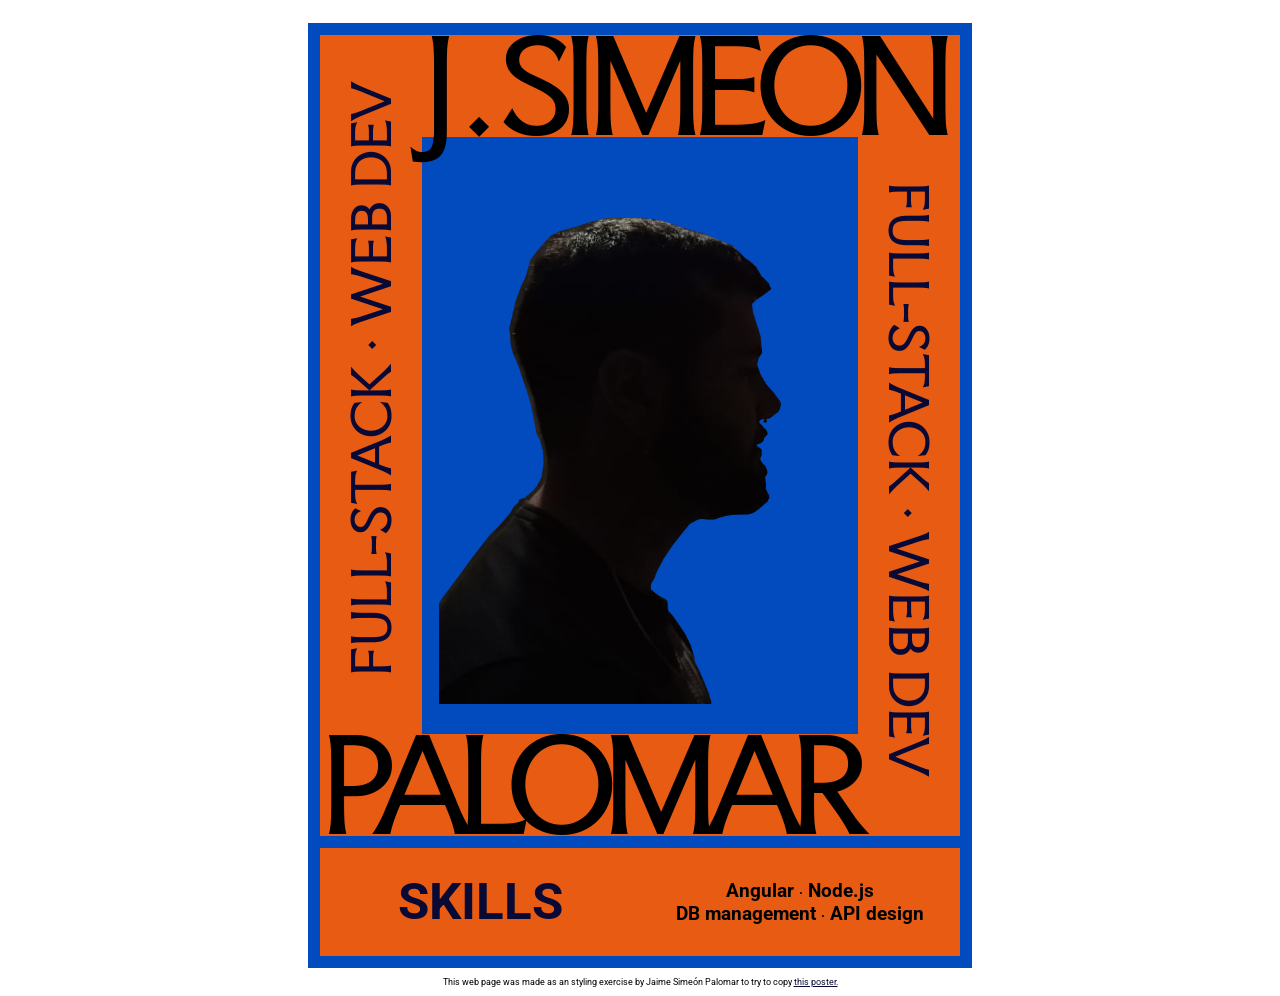
==== index.html @ 8787d6c4 "Basic reform" ====
<!DOCTYPE html>
<html lang="en">
  <head>
    <meta charset="utf-8" />

    <!-- External CSS -->
    <link rel="stylesheet" href="./styles/main.css" />

    <title>Jaime Simeón Palomar</title>
  </head>

  <body>
    <div class="container">
      <h1 class="title title--invisible">Jaime Simeón Palomar</h1>
      <h1 class="title title--top title--uppercase">J . Simeon</h1>
      <h1 class="title title--right title--uppercase">Full-stack · web dev</h1>

      <div class="container-img">
        <img
          class="container-img__img"
          src="./resources/profile-transparent.png"
          alt="Profile"
        />
      </div>

      <h1 class="title title--invisible">Jaime Simeón Palomar</h1>
      <h1 class="title title--bottom title--uppercase">Palomar</h1>
      <h1 class="title title--left title--uppercase">Full-stack · web dev</h1>

      <div class="date-place">
        <h2 class="date-place__place">Skills</h2>
        <div class="date-place__date">
          <p class="date__text">
            <span class="date-place--pointSeparator">Angular </span>
            Node.js
          </p>
          <p class="date__text">
            <span class="date-place--pointSeparator">DB management </span>
            API design
          </p>
        </div>
      </div>
    </div>

    <small class="footer">
      This web page was made as an styling exercise by Jaime Simeón Palomar to
      try to copy
      <a
        class="footer__link"
        href="http://www.billboardlists.50webs.com/theloniousmonk-poster-13.jpg"
        >this poster.</a
      ></small
    >

    <!-- JavaScript -->
    <script src="./script/main.js"></script>
  </body>

  <!-- In-document CSS -->
  <style>
    /* ... */
  </style>
</html>
---- styles/main.css ----
@import url("https://fonts.googleapis.com/css2?family=Faculty+Glyphic&family=Roboto:ital,wght@0,100;0,300;0,400;0,500;0,700;0,900;1,100;1,300;1,400;1,500;1,700;1,900&display=swap");

body {
  --big-title-color: #250505;
  --small-title-color: #080934;
  --footer-title-color: #080934;
  --footer-text-color: #250505;
  --outer-border-color: #024bbe;
  --background-color: #e85b13;
  --img-background-color: #024bbe;
}

:not(head, style) {
  display: block;
  margin: 0;
}

.container {
  margin-inline: auto;
  margin-top: 2.5vh;
  width: 85vh;
  height: fit-content;

  border-inline-width: 1vw;
  border-block-width: 1vh;
  border-color: var(--outer-border-color);
  border-style: solid;
  background-color: var(--background-color);
}

.title {
  text-align: center;
  font-family: "Faculty Glyphic", serif;
  font-weight: 400;
  font-style: normal;
}

.title:nth-of-type(5),
.title:nth-of-type(6) {
  display: none;
}

.title--invisible {
  display: none;
}

.title--top,
.title--bottom {
  font-size: 3rem;

  z-index: 1;
}

.title--left,
.title--right {
  font-size: 1.5rem;
}

.title--uppercase {
  text-transform: uppercase;
}

.container-img__img {
  margin: auto;
  width: 50%;

  border-width: 1vw;
  border-color: var(--img-background-color);
  border-style: solid;
}

.date-place {
  display: inline;

  margin-inline: 2vh;

  font-family: "Roboto", serif;
  font-style: normal;
}

.date-place__date,
.date-place__place {
  text-align: center;
}

.date-place__date {
  font-size: 1.5rem;
  font-weight: 500;
}

.date-place__place {
  font-size: 3rem;
  font-weight: 700;
}

.footer {
  margin-inline: auto;
  margin-block: 1vh;
  width: 85vh;

  text-align: center;
  font-family: "Roboto", serif;
  font-size: 0.7vw;
}

.footer__link {
  display: inline;

  color: var(--footer-title-color);
}

.footer__link:hover {
  color: var(--outer-border-color);
}

@supports (display: grid) {
  .container {
    display: grid;
    grid-template-columns: [thelonious] 8vw [img1] 17vw [img3] 17vw [thelonious-reversed] 8vw;
    grid-template-rows: [monk] 0.5fr [img] 4fr [monk-reverser] 0.5fr [date-time] 0.5fr;

    width: 50vw;
    height: fit-content;

    border-block-width: 1vw;
  }

  .title {
    width: fit-content;
    height: fit-content;

    line-height: 1;
    letter-spacing: 0;
  }

  .title--top,
  .title--bottom {
    font-size: 10vw;
    line-height: 0.8;
    letter-spacing: -1vw;
  }

  .title--bottom {
    letter-spacing: -1.2vw;
  }

  .title--top {
    grid-column-start: img1;
    grid-column-end: span 3;
  }

  .title--bottom {
    grid-column-start: thelonious;
    grid-column-end: span 3;
  }

  .title--left,
  .title--right {
    display: inline-block;
    margin-block: auto;
    margin-inline: 5vh;

    font-size: 4vw;
    line-height: 0.8;
    color: #080934;

    writing-mode: vertical-lr;
  }

  .title--left {
    grid-column-start: 1;
    grid-column-end: span 1;
    grid-row-start: monk;
    grid-row-end: span 2;

    transform: rotate(180deg);
  }

  .title--right {
    grid-column-start: thelonious-reversed;
    grid-column-end: span 1;
    grid-row-start: img;
    grid-row-end: span 2;
  }

  .title:nth-of-type(5),
  .title:nth-of-type(6) {
    display: block;
  }

  .container-img {
    grid-column-start: img1;
    grid-column-end: span 2;
    padding: 2%;

    background-color: #024bbe;
  }

  .container-img__img {
    margin-block: 5%;
    width: 96%;

    border: none;
  }

  .date-place {
    grid-column-start: thelonious;
    grid-column-end: span 5;

    display: grid;
    align-items: center;
    grid-template-columns: 50% 50%;
    grid-template-rows: 12vh;

    margin: 0;

    border-top-style: solid;
    border-top-color: #024bbe;
    border-top-width: 1vw;
  }

  .date-place__place {
    grid-column-start: 1;
    grid-column-end: 1;

    font-size: 4vw;
    text-transform: uppercase;
    line-height: 1;
    color: #080934;
  }

  .date-place__date {
    grid-column-start: 2;
    grid-column-end: 2;

    margin-inline: 2vw;

    font-size: 1.5vw;
    font-weight: bold;
  }

  .date-place--pointSeparator {
    display: inline;
  }

  .date-place--pointSeparator::after {
    content: "·";
    font-size: 1vw;
  }
}
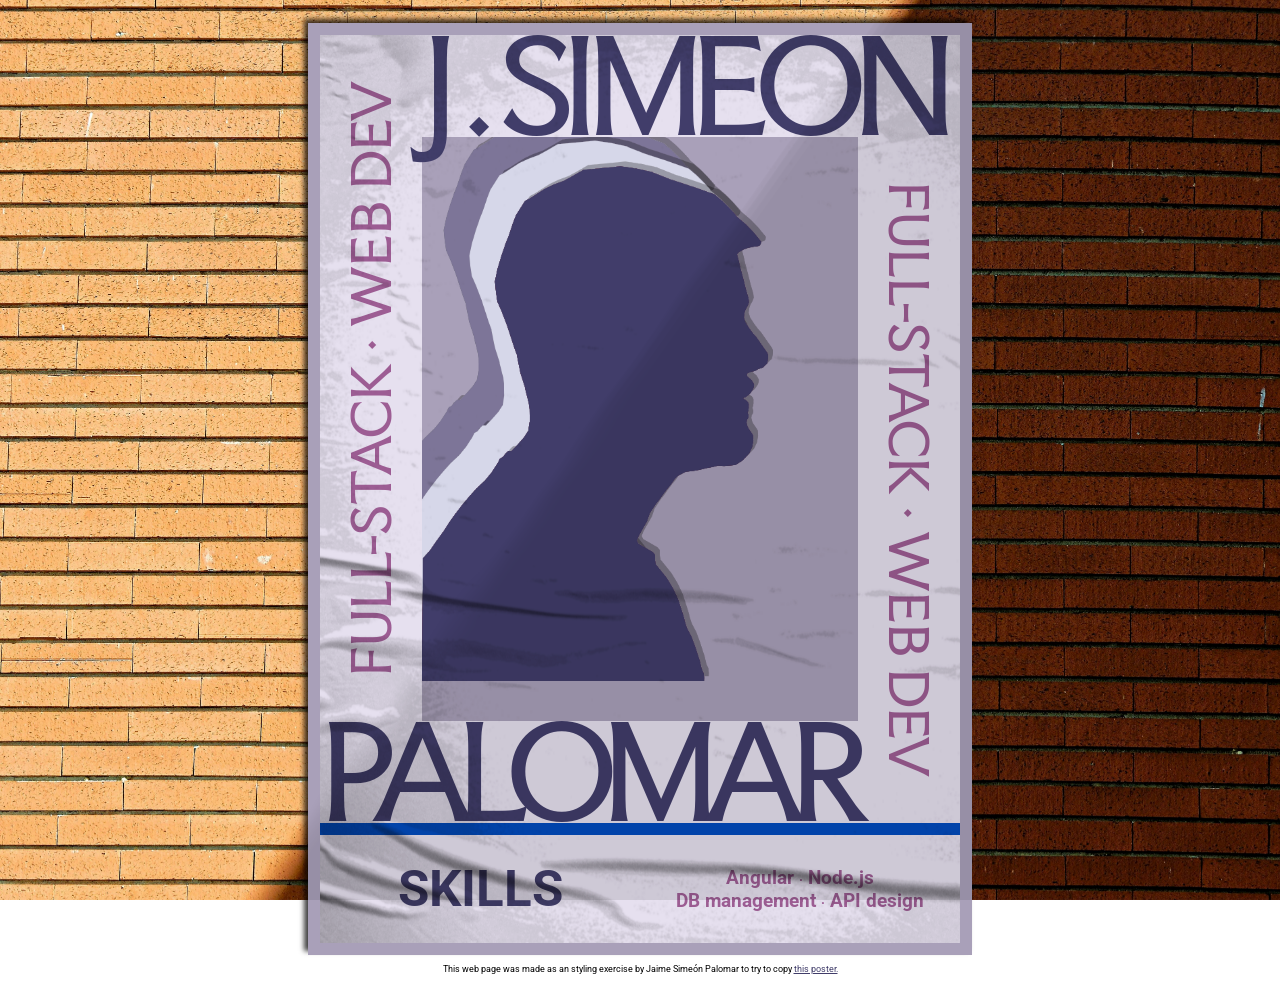
==== commit e2aa0e45: "Basic styles work" ====
--- a/index.html
+++ b/index.html
@@ -10,7 +10,11 @@
   </head>
 
   <body>
+    <img class="background" src="./resources/brick-wall.jpg" alt="Background" />
+    <img class="background background--shadow" src="./resources/brick-wall-shadow.png" alt="Background" />
+
     <div class="container">
+      <img class="texture" src="./resources/texture.png" alt="Texture">
       <h1 class="title title--invisible">Jaime Simeón Palomar</h1>
       <h1 class="title title--top title--uppercase">J . Simeon</h1>
       <h1 class="title title--right title--uppercase">Full-stack · web dev</h1>
@@ -18,8 +22,18 @@
       <div class="container-img">
         <img
           class="container-img__img"
-          src="./resources/profile-transparent.png"
-          alt="Profile"
+          src="./resources/perfil4.png"
+          alt="perfil"
+        />
+        <img
+          class="container-img__img"
+          src="./resources/perfil1.png"
+          alt="perfil"
+        />
+        <img
+          class="container-img__img"
+          src="./resources/perfil2.png"
+          alt="perfil"
         />
       </div>
 
--- a/styles/main.css
+++ b/styles/main.css
@@ -1,6 +1,33 @@
 @import url("https://fonts.googleapis.com/css2?family=Faculty+Glyphic&family=Roboto:ital,wght@0,100;0,300;0,400;0,500;0,700;0,900;1,100;1,300;1,400;1,500;1,700;1,900&display=swap");
 
 body {
+  --big-title-color: #413d6a;
+  --small-title-color: #9d5d94;
+  --footer-title-color: #413d6a;
+  --footer-text-color: #9d5d94;
+  --outer-border-color: #a9a0b9;
+  --background-color: #e6e0ef;
+  --img-background-color: #a9a0b9;
+}
+
+.background {
+  position: fixed;
+  inset: 0;
+
+  width: 100%;
+  height: 100%;
+  object-fit: cover;
+
+  z-index: -1;
+}
+
+.background--shadow {
+  opacity: 0.1;
+
+  z-index: 20;
+}
+
+/* body {
   --big-title-color: #250505;
   --small-title-color: #080934;
   --footer-title-color: #080934;
@@ -8,7 +35,7 @@
   --outer-border-color: #024bbe;
   --background-color: #e85b13;
   --img-background-color: #024bbe;
-}
+} */
 
 :not(head, style) {
   display: block;
@@ -21,6 +48,8 @@
   width: 85vh;
   height: fit-content;
 
+  overflow: hidden;
+
   border-inline-width: 1vw;
   border-block-width: 1vh;
   border-color: var(--outer-border-color);
@@ -28,6 +57,10 @@
   background-color: var(--background-color);
 }
 
+.texture {
+  display: none;
+}
+
 .title {
   text-align: center;
   font-family: "Faculty Glyphic", serif;
@@ -47,6 +80,7 @@
 .title--top,
 .title--bottom {
   font-size: 3rem;
+  color: var(--big-title-color);
 
   z-index: 1;
 }
@@ -54,19 +88,24 @@
 .title--left,
 .title--right {
   font-size: 1.5rem;
+  color: var(--small-title-color);
 }
 
 .title--uppercase {
   text-transform: uppercase;
 }
 
+.container-img {
+  background-color: var(--img-background-color);
+
+  overflow: hidden;
+}
+
 .container-img__img {
+  position: relative;
+
   margin: auto;
   width: 50%;
-
-  border-width: 1vw;
-  border-color: var(--img-background-color);
-  border-style: solid;
 }
 
 .date-place {
@@ -86,11 +125,14 @@
 .date-place__date {
   font-size: 1.5rem;
   font-weight: 500;
+  color: var(--footer-text-color);
 }
 
 .date-place__place {
   font-size: 3rem;
   font-weight: 700;
+
+  color: var(--footer-title-color);
 }
 
 .footer {
@@ -119,10 +161,33 @@
     grid-template-columns: [thelonious] 8vw [img1] 17vw [img3] 17vw [thelonious-reversed] 8vw;
     grid-template-rows: [monk] 0.5fr [img] 4fr [monk-reverser] 0.5fr [date-time] 0.5fr;
 
+    position: relative;
+
     width: 50vw;
     height: fit-content;
 
     border-block-width: 1vw;
+
+    box-shadow: -4px -4px 5px 0px rgba(0, 0, 0, 0.75);
+  }
+
+  .texture {
+    display: block; /* QUITA el display:none */
+
+    position: absolute;
+    inset: 0; /* equivale a top:0; left:0; right:0; bottom:0 */
+
+    width: 100%;
+    height: 100%;
+    object-fit: cover;
+
+    pointer-events: none;
+
+    /* efecto papel */
+    mix-blend-mode: multiply;
+    opacity: 0.8;
+
+    z-index: 10;
   }
 
   .title {
@@ -162,7 +227,6 @@
 
     font-size: 4vw;
     line-height: 0.8;
-    color: #080934;
 
     writing-mode: vertical-lr;
   }
@@ -189,18 +253,36 @@
   }
 
   .container-img {
+    position: relative;
+
     grid-column-start: img1;
     grid-column-end: span 2;
-    padding: 2%;
-
-    background-color: #024bbe;
   }
 
   .container-img__img {
-    margin-block: 5%;
-    width: 96%;
-
-    border: none;
+    position: absolute;
+
+    width: 96%; /* respeta tu diseño actual */
+
+    top: 0;
+    left: 0;
+
+    transition: transform 0.3s ease; /* opcional */
+  }
+
+  .container-img__img:nth-of-type(1) {
+    transform: translate(0, 0);
+    z-index: 3;
+  }
+
+  .container-img__img:nth-of-type(2) {
+    transform: translate(-2vw, -2vw);
+    z-index: 2;
+  }
+
+  .container-img__img:nth-of-type(3) {
+    transform: translate(-4vw, -4vw);
+    z-index: 1;
   }
 
   .date-place {
@@ -226,7 +308,6 @@
     font-size: 4vw;
     text-transform: uppercase;
     line-height: 1;
-    color: #080934;
   }
 
   .date-place__date {
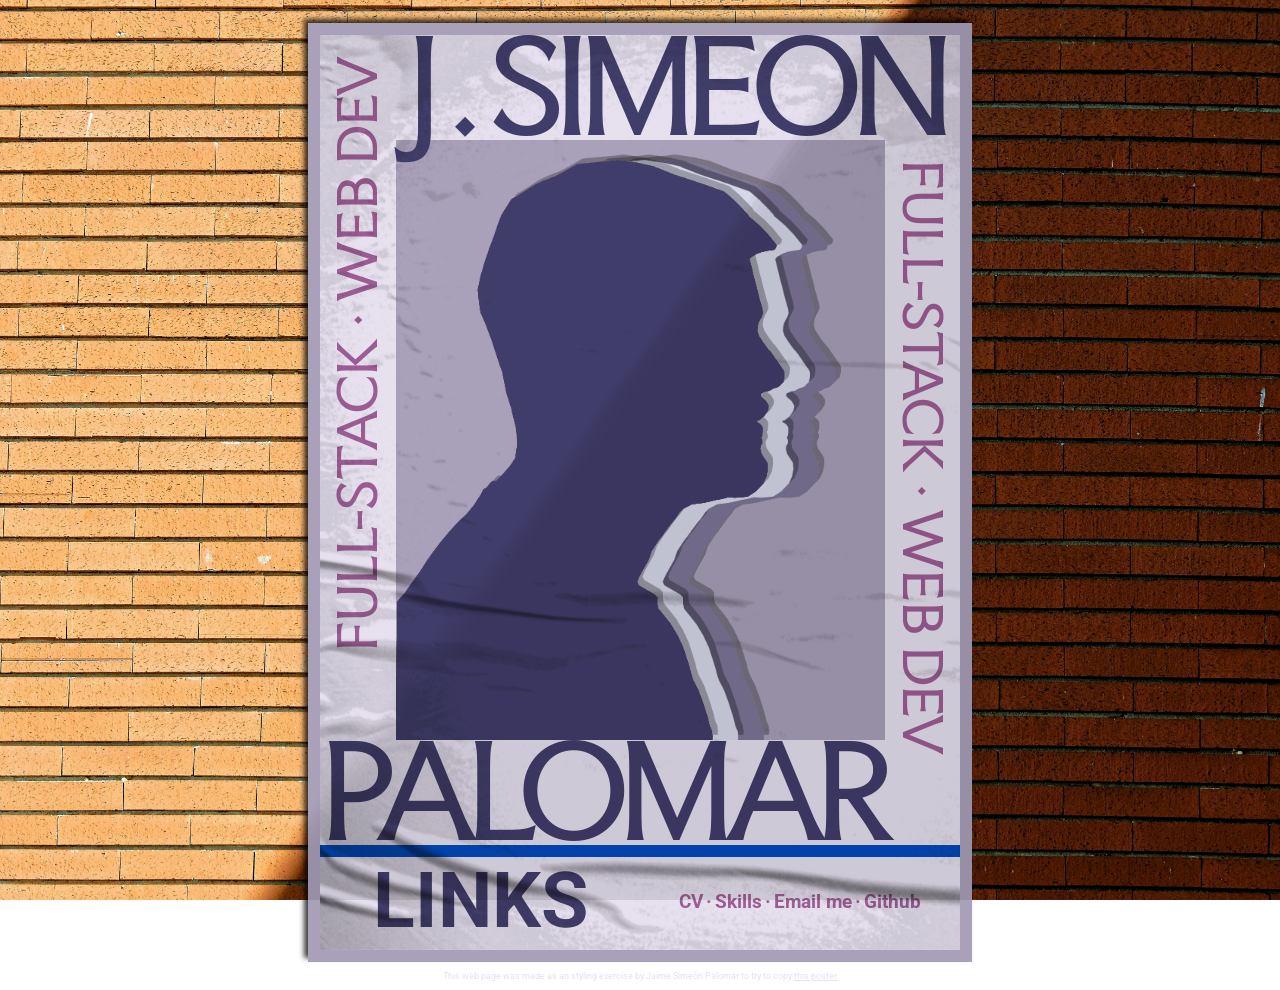
==== commit 8d40d50b: "Made main page partially responsive" ====
--- a/index.html
+++ b/index.html
@@ -1,4 +1,4 @@
-<!DOCTYPE html>
+<!doctype html>
 <html lang="en">
   <head>
     <meta charset="utf-8" />
@@ -11,10 +11,14 @@
 
   <body>
     <img class="background" src="./resources/brick-wall.jpg" alt="Background" />
-    <img class="background background--shadow" src="./resources/brick-wall-shadow.png" alt="Background" />
+    <img
+      class="background background--shadow"
+      src="./resources/brick-wall-shadow.png"
+      alt="Background"
+    />
 
     <div class="container">
-      <img class="texture" src="./resources/texture.png" alt="Texture">
+      <img class="texture" src="./resources/texture.png" alt="Texture" />
       <h1 class="title title--invisible">Jaime Simeón Palomar</h1>
       <h1 class="title title--top title--uppercase">J . Simeon</h1>
       <h1 class="title title--right title--uppercase">Full-stack · web dev</h1>
@@ -42,16 +46,23 @@
       <h1 class="title title--left title--uppercase">Full-stack · web dev</h1>
 
       <div class="date-place">
-        <h2 class="date-place__place">Skills</h2>
+        <h2 class="date-place__place">Links</h2>
         <div class="date-place__date">
-          <p class="date__text">
-            <span class="date-place--pointSeparator">Angular </span>
-            Node.js
-          </p>
-          <p class="date__text">
-            <span class="date-place--pointSeparator">DB management </span>
-            API design
-          </p>
+          <a
+            href="./resources/CV_Jaime_Simeon_Palomar_Blumenthal_EN.pdf"
+            class="date-place__link"
+            >CV</a
+          >
+          <span class="date-place__separator">·</span>
+          <a href="./skills.html" class="date-place__link">Skills</a>
+          <span class="date-place__separator">·</span>
+          <a
+            href="mailto:palomarblumenthaljaimesimeon@gmail.com"
+            class="date-place__link"
+            >Email me</a
+          >
+          <span class="date-place__separator">·</span>
+          <a href="https://github.com/jpalomarbl" class="date-place__link">Github</a>
         </div>
       </div>
     </div>
@@ -69,9 +80,4 @@
     <!-- JavaScript -->
     <script src="./script/main.js"></script>
   </body>
-
-  <!-- In-document CSS -->
-  <style>
-    /* ... */
-  </style>
 </html>
--- a/styles/main.css
+++ b/styles/main.css
@@ -19,6 +19,7 @@
   object-fit: cover;
 
   z-index: -1;
+  pointer-events: none;
 }
 
 .background--shadow {
@@ -26,16 +27,6 @@
 
   z-index: 20;
 }
-
-/* body {
-  --big-title-color: #250505;
-  --small-title-color: #080934;
-  --footer-title-color: #080934;
-  --footer-text-color: #250505;
-  --outer-border-color: #024bbe;
-  --background-color: #e85b13;
-  --img-background-color: #024bbe;
-} */
 
 :not(head, style) {
   display: block;
@@ -59,6 +50,7 @@
 
 .texture {
   display: none;
+  pointer-events: none;
 }
 
 .title {
@@ -81,6 +73,7 @@
 .title--bottom {
   font-size: 3rem;
   color: var(--big-title-color);
+  letter-spacing: -0.7rem;
 
   z-index: 1;
 }
@@ -111,7 +104,7 @@
 .date-place {
   display: inline;
 
-  margin-inline: 2vh;
+  margin-inline: 10px;
 
   font-family: "Roboto", serif;
   font-style: normal;
@@ -135,11 +128,29 @@
   color: var(--footer-title-color);
 }
 
+.date-place__link {
+  display: block;
+
+  width: fit-content;
+
+  text-decoration: none;
+  color: var(--footer-text-color);
+
+  transition: all 200ms ease;
+}
+
+.date-place__link:hover {
+  color: var(--outer-border-color);
+  text-decoration: underline;
+}
+
 .footer {
   margin-inline: auto;
   margin-block: 1vh;
   width: 85vh;
 
+  color: var(--background-color);
+
   text-align: center;
   font-family: "Roboto", serif;
   font-size: 0.7vw;
@@ -148,7 +159,7 @@
 .footer__link {
   display: inline;
 
-  color: var(--footer-title-color);
+  color: var(--background-color);
 }
 
 .footer__link:hover {
@@ -158,8 +169,8 @@
 @supports (display: grid) {
   .container {
     display: grid;
-    grid-template-columns: [thelonious] 8vw [img1] 17vw [img3] 17vw [thelonious-reversed] 8vw;
-    grid-template-rows: [monk] 0.5fr [img] 4fr [monk-reverser] 0.5fr [date-time] 0.5fr;
+    grid-template-columns: [thelonious] 11.8% [img1] 38.24% [img3] 38.24% [thelonious-reversed] 11.8%;
+    grid-template-rows: [monk] 105px [img] 600px [monk-reverser] 105px [date-time] 105px;
 
     position: relative;
 
@@ -172,10 +183,10 @@
   }
 
   .texture {
-    display: block; /* QUITA el display:none */
+    display: block;
 
     position: absolute;
-    inset: 0; /* equivale a top:0; left:0; right:0; bottom:0 */
+    inset: 0;
 
     width: 100%;
     height: 100%;
@@ -195,23 +206,18 @@
     height: fit-content;
 
     line-height: 1;
-    letter-spacing: 0;
   }
 
   .title--top,
   .title--bottom {
     font-size: 10vw;
     line-height: 0.8;
-    letter-spacing: -1vw;
-  }
-
-  .title--bottom {
-    letter-spacing: -1.2vw;
-  }
-
+  }
   .title--top {
     grid-column-start: img1;
     grid-column-end: span 3;
+
+    margin-left: 10px;
   }
 
   .title--bottom {
@@ -223,7 +229,7 @@
   .title--right {
     display: inline-block;
     margin-block: auto;
-    margin-inline: 5vh;
+    margin-inline: 20px;
 
     font-size: 4vw;
     line-height: 0.8;
@@ -264,8 +270,8 @@
 
     width: 96%; /* respeta tu diseño actual */
 
-    top: 0;
-    left: 0;
+    bottom: 0;
+    left: 0px;
 
     transition: transform 0.3s ease; /* opcional */
   }
@@ -276,12 +282,12 @@
   }
 
   .container-img__img:nth-of-type(2) {
-    transform: translate(-2vw, -2vw);
+    transform: translate(2vw, 0);
     z-index: 2;
   }
 
   .container-img__img:nth-of-type(3) {
-    transform: translate(-4vw, -4vw);
+    transform: translate(4vw, 0);
     z-index: 1;
   }
 
@@ -291,8 +297,9 @@
 
     display: grid;
     align-items: center;
+    justify-items: center;
     grid-template-columns: 50% 50%;
-    grid-template-rows: 12vh;
+    grid-template-rows: 90px;
 
     margin: 0;
 
@@ -305,12 +312,13 @@
     grid-column-start: 1;
     grid-column-end: 1;
 
-    font-size: 4vw;
+    font-size: 6vw;
     text-transform: uppercase;
     line-height: 1;
   }
 
   .date-place__date {
+    display: flex;
     grid-column-start: 2;
     grid-column-end: 2;
 
@@ -320,12 +328,9 @@
     font-weight: bold;
   }
 
-  .date-place--pointSeparator {
-    display: inline;
-  }
-
-  .date-place--pointSeparator::after {
-    content: "·";
-    font-size: 1vw;
-  }
-}
+  .date-place__separator {
+    margin-inline: 3px;
+    font-size: 1.5vw;
+    font-weight: bold;
+  }
+}
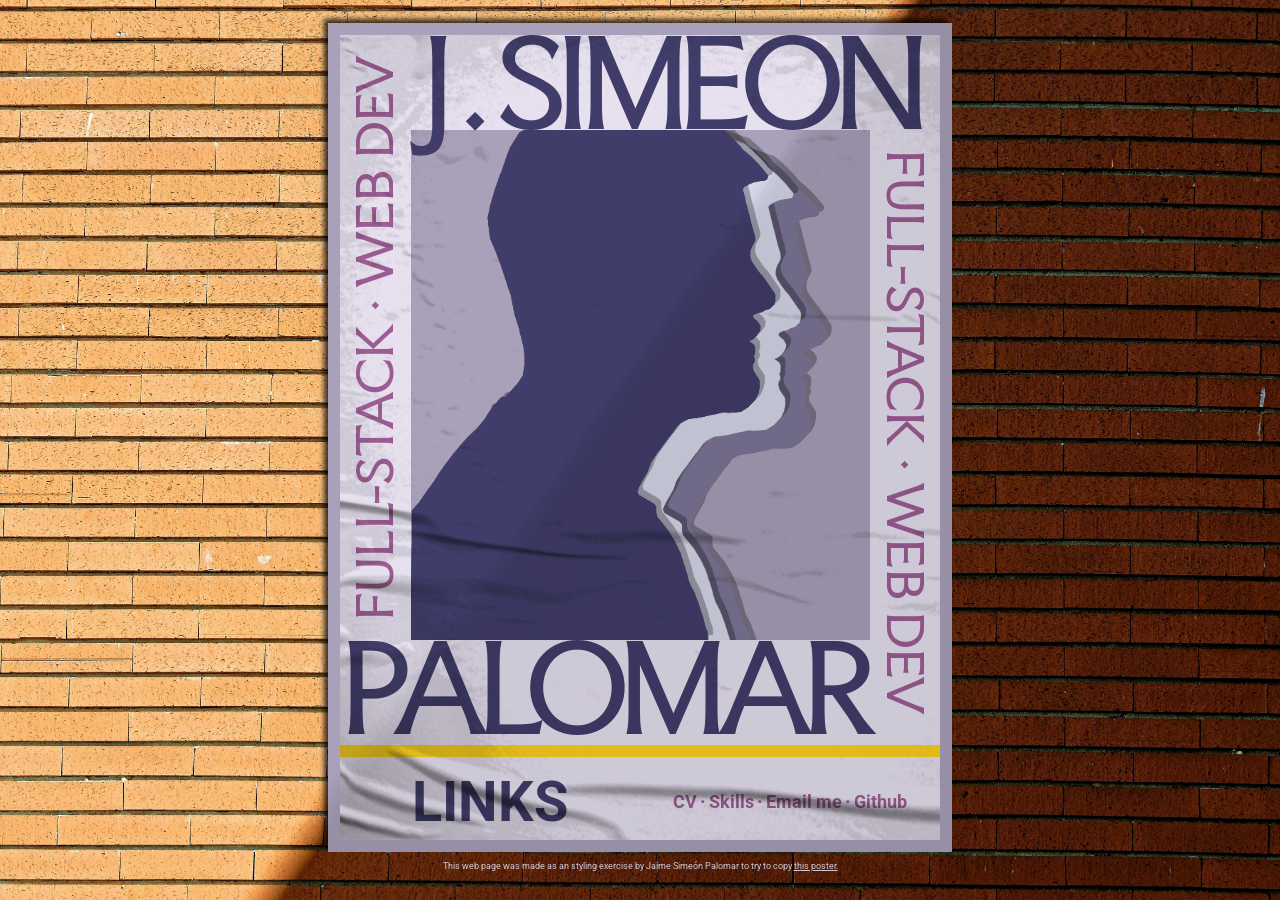
==== commit 0409c57c: "Added fevicon" ====
--- a/index.html
+++ b/index.html
@@ -7,6 +7,7 @@
     <link rel="stylesheet" href="./styles/main.css" />
 
     <title>Jaime Simeón Palomar</title>
+    <link rel="icon" type="image/x-icon" href="./resources/favicon.png" />
   </head>
 
   <body>
@@ -62,7 +63,9 @@
             >Email me</a
           >
           <span class="date-place__separator">·</span>
-          <a href="https://github.com/jpalomarbl" class="date-place__link">Github</a>
+          <a href="https://github.com/jpalomarbl" class="date-place__link"
+            >Github</a
+          >
         </div>
       </div>
     </div>
--- a/styles/main.css
+++ b/styles/main.css
@@ -36,7 +36,7 @@
 .container {
   margin-inline: auto;
   margin-top: 2.5vh;
-  width: 85vh;
+  width: 600px;
   height: fit-content;
 
   overflow: hidden;
@@ -170,16 +170,28 @@
   .container {
     display: grid;
     grid-template-columns: [thelonious] 11.8% [img1] 38.24% [img3] 38.24% [thelonious-reversed] 11.8%;
-    grid-template-rows: [monk] 105px [img] 600px [monk-reverser] 105px [date-time] 105px;
+    grid-template-rows: [monk] 95px [img] 510px [monk-reverser] 105px [date-time] 95px;
 
     position: relative;
 
-    width: 50vw;
+    width: 600px;
     height: fit-content;
 
     border-block-width: 1vw;
 
     box-shadow: -4px -4px 5px 0px rgba(0, 0, 0, 0.75);
+  }
+
+  @media (max-width: 650px) {
+    .container {
+      width: 90vw;
+    }
+  }
+
+  @media (max-width: 500px) {
+    .container {
+      grid-template-rows: [monk] 95px [img] 450px [monk-reverser] 105px [date-time] 95px;
+    }
   }
 
   .texture {
@@ -210,9 +222,10 @@
 
   .title--top,
   .title--bottom {
-    font-size: 10vw;
+    font-size: 7.5rem;
     line-height: 0.8;
   }
+
   .title--top {
     grid-column-start: img1;
     grid-column-end: span 3;
@@ -223,6 +236,29 @@
   .title--bottom {
     grid-column-start: thelonious;
     grid-column-end: span 3;
+  }
+
+  @media (max-width: 650px) {
+    .title--top,
+    .title--bottom {
+      font-size: 6.5rem;
+    }
+  }
+
+  @media (max-width: 550px) {
+    .title--top,
+    .title--bottom {
+      font-size: 5.5rem;
+      line-height: 1.2;
+    }
+  }
+
+  @media (max-width: 450px) {
+    .title--top,
+    .title--bottom {
+      font-size: 4.5rem;
+      line-height: 1.2;
+    }
   }
 
   .title--left,
@@ -231,7 +267,7 @@
     margin-block: auto;
     margin-inline: 20px;
 
-    font-size: 4vw;
+    font-size: 3rem;
     line-height: 0.8;
 
     writing-mode: vertical-lr;
@@ -253,6 +289,13 @@
     grid-row-end: span 2;
   }
 
+  @media (max-width: 500px) {
+    .title--left,
+    .title--right {
+      font-size: 2.6rem;
+    }
+  }
+
   .title:nth-of-type(5),
   .title:nth-of-type(6) {
     display: block;
@@ -282,12 +325,12 @@
   }
 
   .container-img__img:nth-of-type(2) {
-    transform: translate(2vw, 0);
+    transform: translate(2vw, 2vh);
     z-index: 2;
   }
 
   .container-img__img:nth-of-type(3) {
-    transform: translate(4vw, 0);
+    transform: translate(4vw, 4vh);
     z-index: 1;
   }
 
@@ -304,7 +347,7 @@
     margin: 0;
 
     border-top-style: solid;
-    border-top-color: #024bbe;
+    border-top-color: #fbd11e;
     border-top-width: 1vw;
   }
 
@@ -312,19 +355,21 @@
     grid-column-start: 1;
     grid-column-end: 1;
 
-    font-size: 6vw;
+    font-size: 3.5rem;
     text-transform: uppercase;
     line-height: 1;
   }
 
   .date-place__date {
     display: flex;
+    align-items: center;
+
     grid-column-start: 2;
     grid-column-end: 2;
 
-    margin-inline: 2vw;
-
-    font-size: 1.5vw;
+    margin-inline: 20px;
+
+    font-size: 1.1rem;
     font-weight: bold;
   }
 
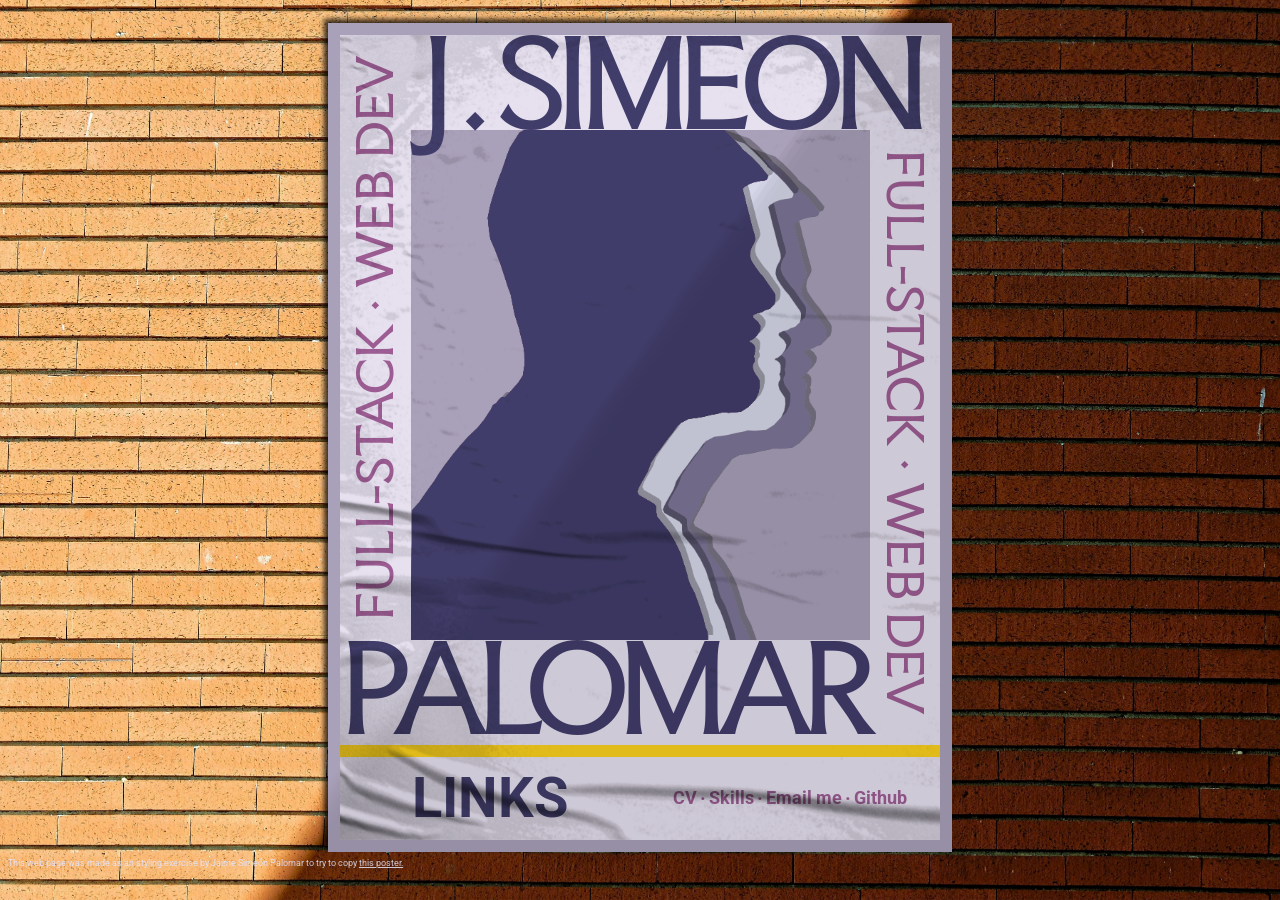
==== commit de51d8f2: "New version" ====
--- a/index.html
+++ b/index.html
@@ -2,6 +2,7 @@
 <html lang="en">
   <head>
     <meta charset="utf-8" />
+    <meta name="viewport" content="width=device-width, initial-scale=1.0" />
 
     <!-- External CSS -->
     <link rel="stylesheet" href="./styles/main.css" />
@@ -50,7 +51,7 @@
         <h2 class="date-place__place">Links</h2>
         <div class="date-place__date">
           <a
-            href="./resources/CV_Jaime_Simeon_Palomar_Blumenthal_EN.pdf"
+            href="https://jpalomarbl.github.io/web-cv/"
             class="date-place__link"
             >CV</a
           >
--- a/styles/main.css
+++ b/styles/main.css
@@ -28,7 +28,7 @@
   z-index: 20;
 }
 
-:not(head, style) {
+h1 {
   display: block;
   margin: 0;
 }
@@ -184,13 +184,14 @@
 
   @media (max-width: 650px) {
     .container {
-      width: 90vw;
+      width: 300px;
+      margin: auto;
     }
   }
 
   @media (max-width: 500px) {
     .container {
-      grid-template-rows: [monk] 95px [img] 450px [monk-reverser] 105px [date-time] 95px;
+      grid-template-rows: [monk] 70px [img] 300px [monk-reverser] 70px [date-time] 60px;
     }
   }
 
@@ -241,7 +242,7 @@
   @media (max-width: 650px) {
     .title--top,
     .title--bottom {
-      font-size: 6.5rem;
+      font-size: 6.7rem;
     }
   }
 
@@ -256,7 +257,7 @@
   @media (max-width: 450px) {
     .title--top,
     .title--bottom {
-      font-size: 4.5rem;
+      font-size: 4.3rem;
       line-height: 1.2;
     }
   }
@@ -292,7 +293,7 @@
   @media (max-width: 500px) {
     .title--left,
     .title--right {
-      font-size: 2.6rem;
+      font-size: 1.7rem;
     }
   }
 
@@ -342,7 +343,7 @@
     align-items: center;
     justify-items: center;
     grid-template-columns: 50% 50%;
-    grid-template-rows: 90px;
+    grid-template-rows: 100%;
 
     margin: 0;
 
@@ -351,6 +352,12 @@
     border-top-width: 1vw;
   }
 
+  @media (max-width: 500px) {
+    .date-place {
+      grid-template-columns: 35% 65%;
+    }
+  }
+
   .date-place__place {
     grid-column-start: 1;
     grid-column-end: 1;
@@ -360,6 +367,12 @@
     line-height: 1;
   }
 
+  @media (max-width: 500px) {
+    .date-place__place {
+      font-size: 2.2rem;
+    }
+  }
+
   .date-place__date {
     display: flex;
     align-items: center;
@@ -371,6 +384,12 @@
 
     font-size: 1.1rem;
     font-weight: bold;
+  }
+
+  @media (max-width: 500px) {
+    .date-place__date {
+      font-size: .7rem;
+    }
   }
 
   .date-place__separator {
